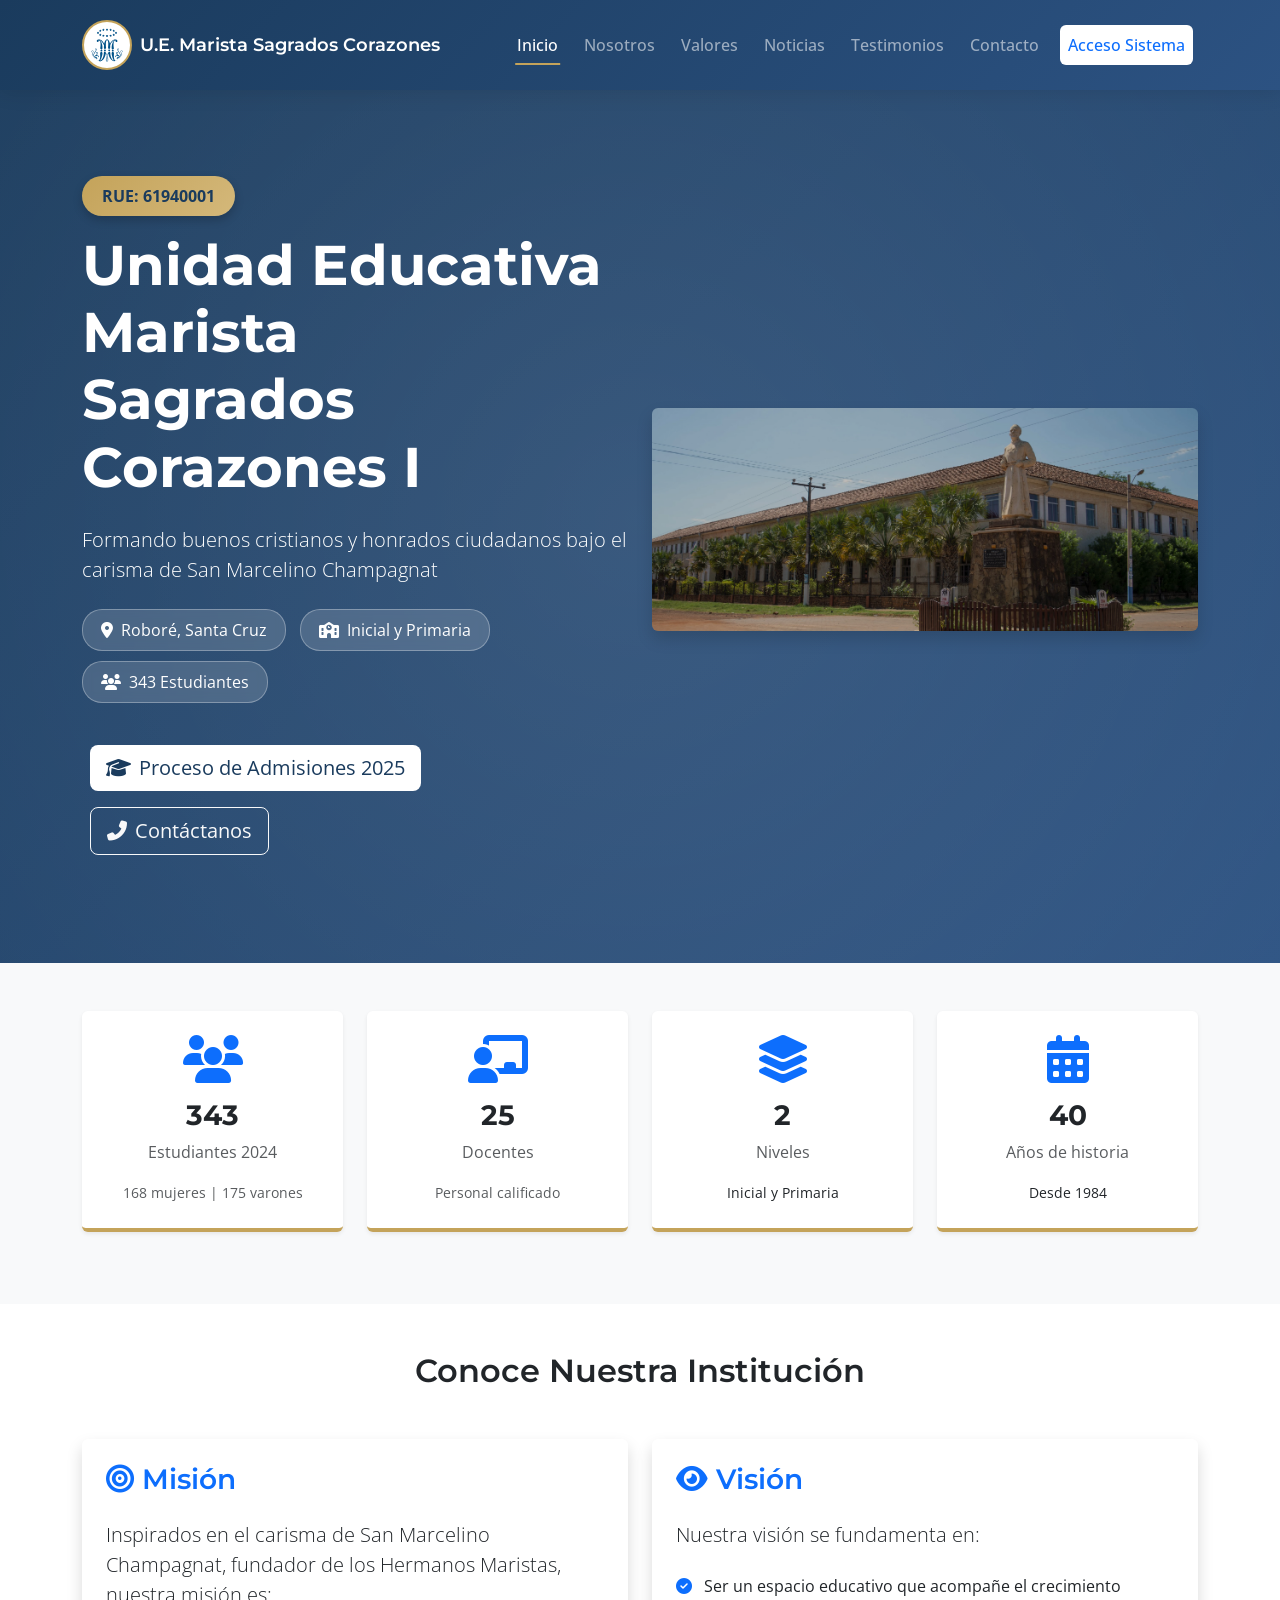
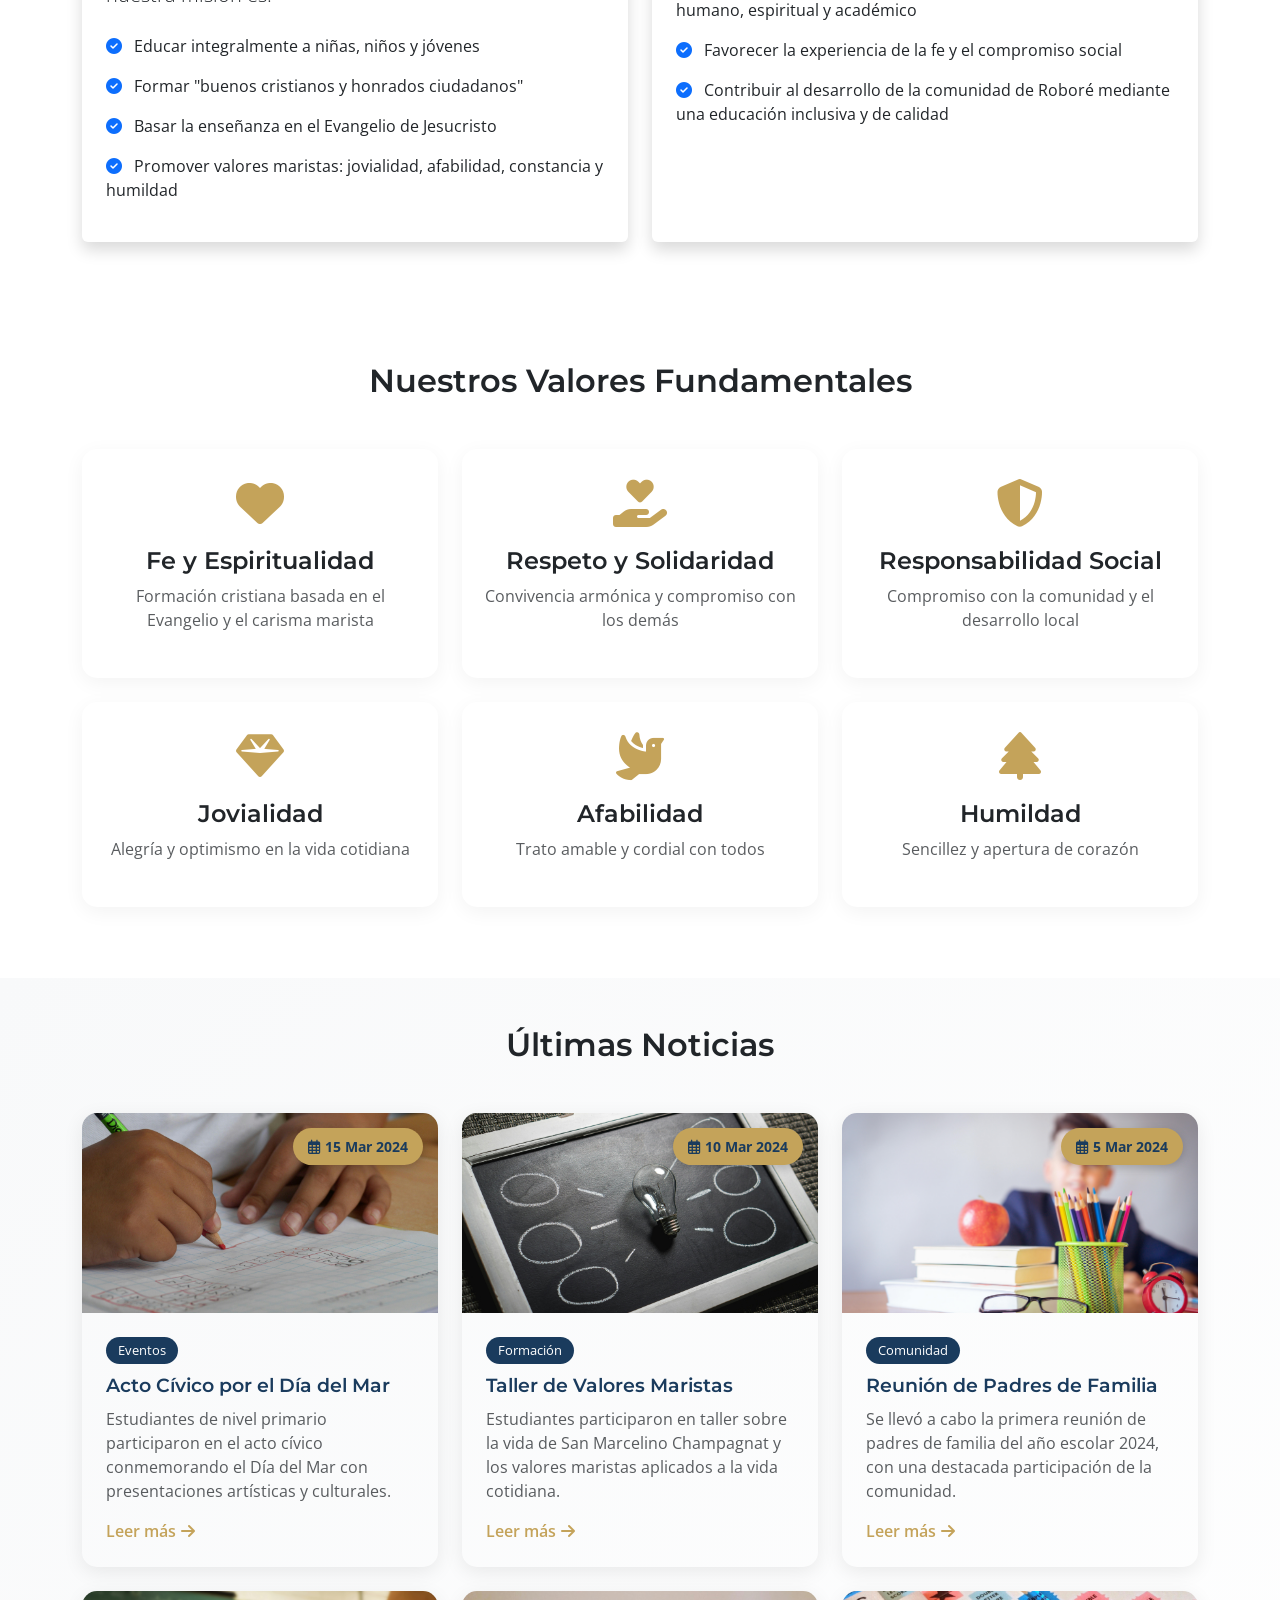
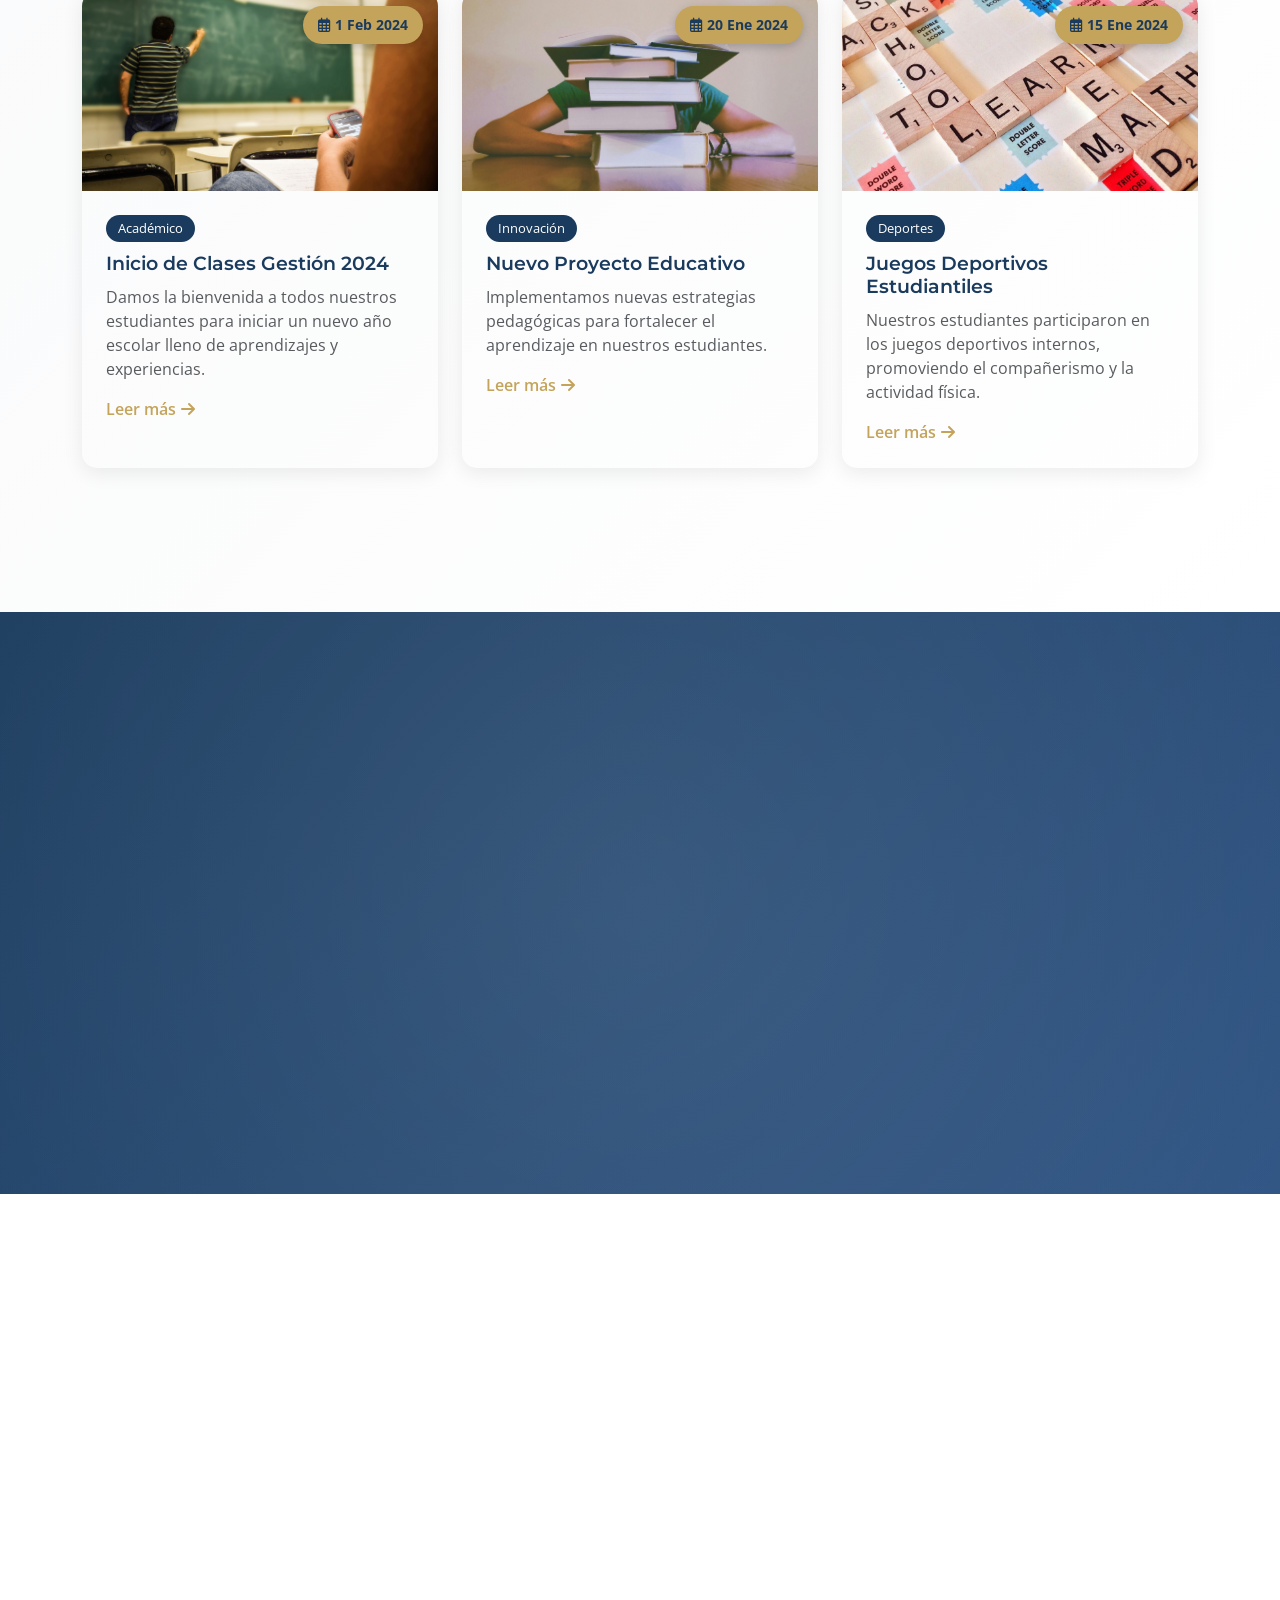
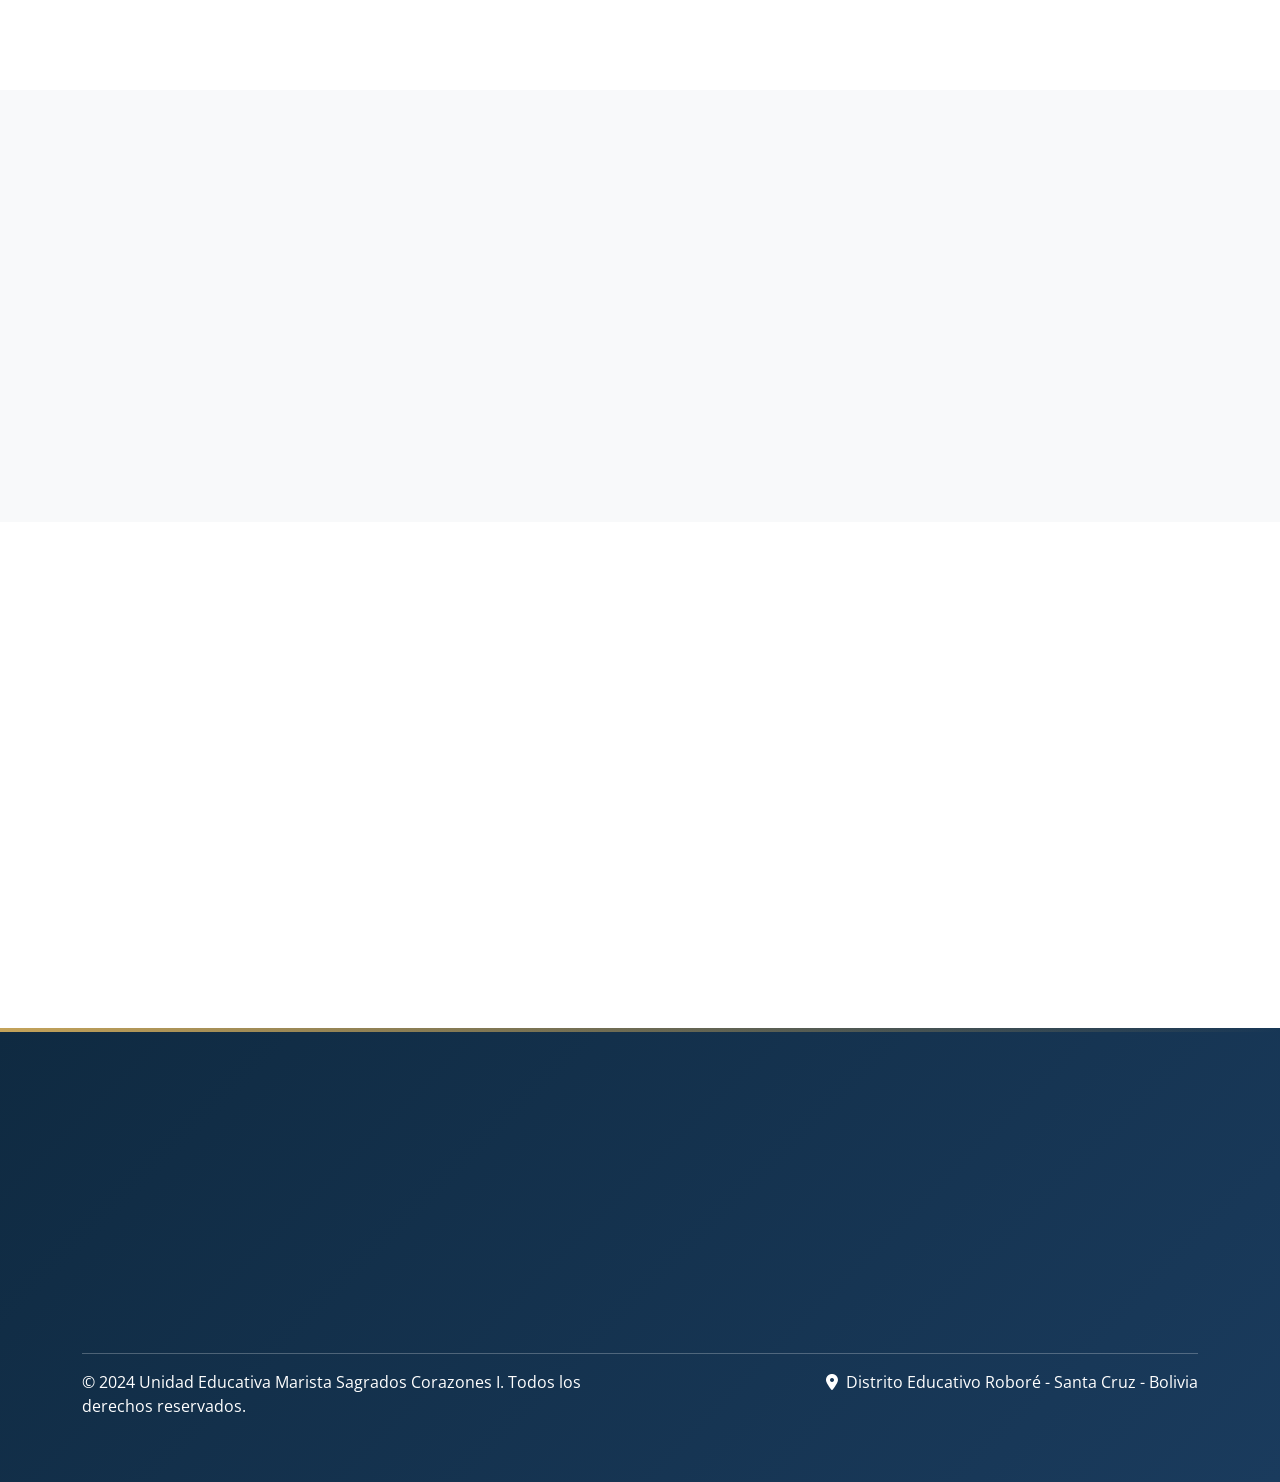
==== index.html @ 0506e2cd "feat: initial commit - Portal institucional "Estructura base de la web de la U.E. Marista. Incluye H" ====
<!DOCTYPE html>
<html lang="es">
<head>
    <meta charset="UTF-8">
    <meta name="viewport" content="width=device-width, initial-scale=1.0">
    <title>Unidad Educativa Marista Sagrados Corazones I - Roboré</title>
    
    <!-- Bootstrap 5 -->
    <link href="https://cdn.jsdelivr.net/npm/bootstrap@5.3.0/dist/css/bootstrap.min.css" rel="stylesheet">
    <!-- Font Awesome -->
    <link rel="stylesheet" href="https://cdnjs.cloudflare.com/ajax/libs/font-awesome/6.4.0/css/all.min.css">
    <!-- Google Fonts -->
    <link href="https://fonts.googleapis.com/css2?family=Montserrat:wght@400;600;700&family=Open+Sans:wght@400;600&display=swap" rel="stylesheet">
    <!-- AOS Animation Library -->
    <link href="https://unpkg.com/aos@2.3.1/dist/aos.css" rel="stylesheet">
    
    <!-- Estilos personalizados -->
    <link rel="stylesheet" href="Assets/css/styleHome_2.css">
    <link rel="shortcut icon" href="Assets/images/favicon.ico">


</head>
<body>
    <!-- Loading Animation -->
    <div class="loading" id="loading">
        <div class="loading-spinner"></div>
    </div>

    <!-- Back to Top Button -->
    <button class="back-to-top" id="backToTop">
        <i class="fas fa-arrow-up"></i>
    </button>

    <!-- Navbar Institucional -->
    <nav class="navbar navbar-expand-lg navbar-dark fixed-top" id="mainNav">
        <div class="container">
            <a class="navbar-brand" href="#inicio">
                <img src="/Assets/images/uploads/logoMarista.svg" alt="Logo Unidad Educativa Marista" height="50" >
                <span class="ms-2 d-none d-md-inline">U.E. Marista Sagrados Corazones</span>
            </a>
            <button class="navbar-toggler" type="button" data-bs-toggle="collapse" data-bs-target="#navbarNav">
                <span class="navbar-toggler-icon"></span>
            </button>
            <div class="collapse navbar-collapse" id="navbarNav">
                <ul class="navbar-nav ms-auto">
                    <li class="nav-item"><a class="nav-link" href="#inicio">Inicio</a></li>
                    <li class="nav-item"><a class="nav-link" href="#nosotros">Nosotros</a></li>
                    <li class="nav-item"><a class="nav-link" href="#valores">Valores</a></li>
                    <li class="nav-item"><a class="nav-link" href="#noticias">Noticias</a></li>
                    <li class="nav-item"><a class="nav-link" href="#testimonios">Testimonios</a></li>
                    <li class="nav-item"><a class="nav-link" href="#contacto">Contacto</a></li>
                    <li class="nav-item"><a class="nav-link btn btn-light text-primary ms-2" href="/login">Acceso Sistema</a></li>
                </ul>
            </div>
        </div>
    </nav>

    <!-- Hero Section -->
    <section class="hero-section" id="inicio">
        <div class="container">
            <div class="row align-items-center">
                <div class="col-lg-6" data-aos="fade-right" data-aos-duration="1000">
                    <span class="rue-badge mb-3">RUE: 61940001</span>
                    <h1 class="display-4 fw-bold text-white mb-4">Unidad Educativa Marista<br>Sagrados Corazones I</h1>
                    <p class="lead text-white mb-4">Formando buenos cristianos y honrados ciudadanos bajo el carisma de San Marcelino Champagnat</p>
                    <div class="mb-4">
                        <span class="info-badge"><i class="fas fa-map-marker-alt me-1"></i> Roboré, Santa Cruz</span>
                        <span class="info-badge"><i class="fas fa-school me-1"></i> Inicial y Primaria</span>
                        <span class="info-badge"><i class="fas fa-users me-1"></i> 343 Estudiantes</span>
                    </div>
                    <a href="#" class="btn btn-light btn-lg me-3 m-2"><i class="fas fa-graduation-cap me-2"></i>Proceso de Admisiones 2025</a>
                    <a href="#contacto" class="btn btn-outline-light btn-lg m-2"><i class="fas fa-phone-alt me-2"></i>Contáctanos</a>
                </div>
                <div class="col-lg-6" data-aos="fade-left" data-aos-duration="1000">
                    <div class="hero-image">
                        <img src="Assets/images/bannerPerfil.png" alt="Unidad Educativa Marista Roboré" class="img-fluid rounded shadow" onerror="this.src='https://via.placeholder.com/600x400/1a3b5d/ffffff?text=U.E.+Marista+Robor%C3%A9'">
                    </div>
                </div>
            </div>
        </div>
    </section>

    <!-- Estadísticas -->
    <section class="stats-section py-5 bg-light">
        <div class="container">
            <div class="row text-center">
                <div class="col-md-3 col-6 mb-4" data-aos="zoom-in" data-aos-delay="100">
                    <div class="stat-card p-4 rounded shadow-sm">
                        <i class="fas fa-users fa-3x text-primary mb-3"></i>
                        <h3 class="fw-bold counter">343</h3>
                        <p class="text-muted">Estudiantes 2024</p>
                        <small class="text-muted">168 mujeres | 175 varones</small>
                    </div>
                </div>
                <div class="col-md-3 col-6 mb-4" data-aos="zoom-in" data-aos-delay="200">
                    <div class="stat-card p-4 rounded shadow-sm">
                        <i class="fas fa-chalkboard-teacher fa-3x text-primary mb-3"></i>
                        <h3 class="fw-bold counter">25</h3>
                        <p class="text-muted">Docentes</p>
                        <small class="text-muted">Personal calificado</small>
                    </div>
                </div>
                <div class="col-md-3 col-6 mb-4" data-aos="zoom-in" data-aos-delay="300">
                    <div class="stat-card p-4 rounded shadow-sm">
                        <i class="fas fa-layer-group fa-3x text-primary mb-3"></i>
                        <h3 class="fw-bold counter">2</h3>
                        <p class="text-muted">Niveles</p>
                        <small>Inicial y Primaria</small>
                    </div>
                </div>
                <div class="col-md-3 col-6 mb-4" data-aos="zoom-in" data-aos-delay="400">
                    <div class="stat-card p-4 rounded shadow-sm">
                        <i class="fas fa-calendar-alt fa-3x text-primary mb-3"></i>
                        <h3 class="fw-bold counter">40</h3>
                        <p class="text-muted">Años de historia</p>
                        <small>Desde 1984</small>
                    </div>
                </div>
            </div>
        </div>
    </section>

    <!-- Misión y Visión -->
    <section id="nosotros" class="py-5">
        <div class="container">
            <h2 class="text-center mb-5" data-aos="fade-up">Conoce Nuestra Institución</h2>
            <div class="row">
                <div class="col-lg-6 mb-4" data-aos="fade-right">
                    <div class="p-4 bg-white rounded shadow h-100">
                        <h3 class="text-primary mb-4"><i class="fas fa-bullseye me-2"></i>Misión</h3>
                        <p class="lead mb-4">Inspirados en el carisma de San Marcelino Champagnat, fundador de los Hermanos Maristas, nuestra misión es:</p>
                        <ul class="list-unstyled">
                            <li class="mb-3"><i class="fas fa-check-circle text-primary me-2"></i> Educar integralmente a niñas, niños y jóvenes</li>
                            <li class="mb-3"><i class="fas fa-check-circle text-primary me-2"></i> Formar "buenos cristianos y honrados ciudadanos"</li>
                            <li class="mb-3"><i class="fas fa-check-circle text-primary me-2"></i> Basar la enseñanza en el Evangelio de Jesucristo</li>
                            <li class="mb-3"><i class="fas fa-check-circle text-primary me-2"></i> Promover valores maristas: jovialidad, afabilidad, constancia y humildad</li>
                        </ul>
                    </div>
                </div>
                <div class="col-lg-6 mb-4" data-aos="fade-left">
                    <div class="p-4 bg-white rounded shadow h-100">
                        <h3 class="text-primary mb-4"><i class="fas fa-eye me-2"></i>Visión</h3>
                        <p class="lead mb-4">Nuestra visión se fundamenta en:</p>
                        <ul class="list-unstyled">
                            <li class="mb-3"><i class="fas fa-check-circle text-primary me-2"></i> Ser un espacio educativo que acompañe el crecimiento humano, espiritual y académico</li>
                            <li class="mb-3"><i class="fas fa-check-circle text-primary me-2"></i> Favorecer la experiencia de la fe y el compromiso social</li>
                            <li class="mb-3"><i class="fas fa-check-circle text-primary me-2"></i> Contribuir al desarrollo de la comunidad de Roboré mediante una educación inclusiva y de calidad</li>
                        </ul>
                    </div>
                </div>
            </div>
        </div>
    </section>

    <!-- Valores Fundamentales -->
    <section id="valores" class="values-section py-5">
        <div class="container">
            <h2 class="text-center mb-5" data-aos="fade-up">Nuestros Valores Fundamentales</h2>
            <div class="row">
                <div class="col-md-4 mb-4" data-aos="flip-left" data-aos-delay="100">
                    <div class="value-card">
                        <i class="fas fa-heart"></i>
                        <h4>Fe y Espiritualidad</h4>
                        <p class="text-muted">Formación cristiana basada en el Evangelio y el carisma marista</p>
                    </div>
                </div>
                <div class="col-md-4 mb-4" data-aos="flip-left" data-aos-delay="200">
                    <div class="value-card">
                        <i class="fas fa-hand-holding-heart"></i>
                        <h4>Respeto y Solidaridad</h4>
                        <p class="text-muted">Convivencia armónica y compromiso con los demás</p>
                    </div>
                </div>
                <div class="col-md-4 mb-4" data-aos="flip-left" data-aos-delay="300">
                    <div class="value-card">
                        <i class="fas fa-shield-alt"></i>
                        <h4>Responsabilidad Social</h4>
                        <p class="text-muted">Compromiso con la comunidad y el desarrollo local</p>
                    </div>
                </div>
                <div class="col-md-4 mb-4" data-aos="flip-left" data-aos-delay="400">
                    <div class="value-card">
                        <i class="fas fa-gem"></i>
                        <h4>Jovialidad</h4>
                        <p class="text-muted">Alegría y optimismo en la vida cotidiana</p>
                    </div>
                </div>
                <div class="col-md-4 mb-4" data-aos="flip-left" data-aos-delay="500">
                    <div class="value-card">
                        <i class="fas fa-dove"></i>
                        <h4>Afabilidad</h4>
                        <p class="text-muted">Trato amable y cordial con todos</p>
                    </div>
                </div>
                <div class="col-md-4 mb-4" data-aos="flip-left" data-aos-delay="600">
                    <div class="value-card">
                        <i class="fas fa-tree"></i>
                        <h4>Humildad</h4>
                        <p class="text-muted">Sencillez y apertura de corazón</p>
                    </div>
                </div>
            </div>
        </div>
    </section>

    <!-- Últimas Noticias -->
    <section id="noticias" class="news-section py-5">
        <div class="container">
            <h2 class="text-center mb-5" data-aos="fade-up">Últimas Noticias</h2>
            <div class="row">
                <div class="col-lg-4 col-md-6 mb-4" data-aos="fade-up" data-aos-delay="100">
                    <div class="news-card">
                        <div class="news-image">
                            <img src="/Assets/images/notice/nt_1.jpg" alt="Acto Cívico">
                            <span class="news-date"><i class="far fa-calendar-alt me-1"></i>15 Mar 2024</span>
                        </div>
                        <div class="p-4">
                            <span class="news-category">Eventos</span>
                            <h3 class="news-title">Acto Cívico por el Día del Mar</h3>
                            <p class="text-muted mb-3">Estudiantes de nivel primario participaron en el acto cívico conmemorando el Día del Mar con presentaciones artísticas y culturales.</p>
                            <a href="#" class="read-more">Leer más <i class="fas fa-arrow-right"></i></a>
                        </div>
                    </div>
                </div>
                <div class="col-lg-4 col-md-6 mb-4" data-aos="fade-up" data-aos-delay="200">
                    <div class="news-card">
                        <div class="news-image">
                            <img src="/Assets/images/notice/nt_2.jpg" alt="Taller de Valores">
                            <span class="news-date"><i class="far fa-calendar-alt me-1"></i>10 Mar 2024</span>
                        </div>
                        <div class="p-4">
                            <span class="news-category">Formación</span>
                            <h3 class="news-title">Taller de Valores Maristas</h3>
                            <p class="text-muted mb-3">Estudiantes participaron en taller sobre la vida de San Marcelino Champagnat y los valores maristas aplicados a la vida cotidiana.</p>
                            <a href="#" class="read-more">Leer más <i class="fas fa-arrow-right"></i></a>
                        </div>
                    </div>
                </div>
                <div class="col-lg-4 col-md-6 mb-4" data-aos="fade-up" data-aos-delay="300">
                    <div class="news-card">
                        <div class="news-image">
                            <img src="/Assets/images/notice/nt_3.jpg" alt="Reunión de Padres">
                            <span class="news-date"><i class="far fa-calendar-alt me-1"></i>5 Mar 2024</span>
                        </div>
                        <div class="p-4">
                            <span class="news-category">Comunidad</span>
                            <h3 class="news-title">Reunión de Padres de Familia</h3>
                            <p class="text-muted mb-3">Se llevó a cabo la primera reunión de padres de familia del año escolar 2024, con una destacada participación de la comunidad.</p>
                            <a href="#" class="read-more">Leer más <i class="fas fa-arrow-right"></i></a>
                        </div>
                    </div>
                </div>
                <div class="col-lg-4 col-md-6 mb-4" data-aos="fade-up" data-aos-delay="400">
                    <div class="news-card">
                        <div class="news-image">
                            <img src="/Assets/images/notice/nt_4.jpg" alt="Inicio de Clases">
                            <span class="news-date"><i class="far fa-calendar-alt me-1"></i>1 Feb 2024</span>
                        </div>
                        <div class="p-4">
                            <span class="news-category">Académico</span>
                            <h3 class="news-title">Inicio de Clases Gestión 2024</h3>
                            <p class="text-muted mb-3">Damos la bienvenida a todos nuestros estudiantes para iniciar un nuevo año escolar lleno de aprendizajes y experiencias.</p>
                            <a href="#" class="read-more">Leer más <i class="fas fa-arrow-right"></i></a>
                        </div>
                    </div>
                </div>
                <div class="col-lg-4 col-md-6 mb-4" data-aos="fade-up" data-aos-delay="500">
                    <div class="news-card">
                        <div class="news-image">
                            <img src="/Assets/images/notice/nt_5.jpg" alt="Proyecto Educativo">
                            <span class="news-date"><i class="far fa-calendar-alt me-1"></i>20 Ene 2024</span>
                        </div>
                        <div class="p-4">
                            <span class="news-category">Innovación</span>
                            <h3 class="news-title">Nuevo Proyecto Educativo</h3>
                            <p class="text-muted mb-3">Implementamos nuevas estrategias pedagógicas para fortalecer el aprendizaje en nuestros estudiantes.</p>
                            <a href="#" class="read-more">Leer más <i class="fas fa-arrow-right"></i></a>
                        </div>
                    </div>
                </div>
                <div class="col-lg-4 col-md-6 mb-4" data-aos="fade-up" data-aos-delay="600">
                    <div class="news-card">
                        <div class="news-image">
                            <img src="/Assets/images/notice/nt_6.jpg" alt="Actividades Deportivas">
                            <span class="news-date"><i class="far fa-calendar-alt me-1"></i>15 Ene 2024</span>
                        </div>
                        <div class="p-4">
                            <span class="news-category">Deportes</span>
                            <h3 class="news-title">Juegos Deportivos Estudiantiles</h3>
                            <p class="text-muted mb-3">Nuestros estudiantes participaron en los juegos deportivos internos, promoviendo el compañerismo y la actividad física.</p>
                            <a href="#" class="read-more">Leer más <i class="fas fa-arrow-right"></i></a>
                        </div>
                    </div>
                </div>
            </div>
            <div class="text-center mt-4" data-aos="fade-up">
                <a href="#" class="btn btn-primary btn-lg"><i class="fas fa-newspaper me-2"></i>Ver todas las noticias</a>
            </div>
        </div>
    </section>

    <!-- Testimonios -->
    <section id="testimonios" class="testimonials-section py-5">
        <div class="container">
            <h2 class="text-center text-white mb-5" data-aos="fade-up">Lo que dicen nuestros padres de familia</h2>
            <div class="row">
                <div class="col-md-4 mb-4" data-aos="fade-right" data-aos-delay="100">
                    <div class="testimonial-card">
                        <img src="/Assets/images/testimonio/tes_1.jpg" alt="Padre de familia" class="testimonial-image">
                        <p class="testimonial-text">Estoy muy agradecida con la formación que reciben mis hijos en esta institución. Los valores maristas se reflejan en su comportamiento diario.</p>
                        <h5 class="testimonial-author">María Fernández</h5>
                        <p class="testimonial-role">Madre de familia</p>
                    </div>
                </div>
                <div class="col-md-4 mb-4" data-aos="fade-up" data-aos-delay="200">
                    <div class="testimonial-card">
                        <img src="/Assets/images/testimonio/tes_2.jpg" alt="Padre de familia" class="testimonial-image">
                        <p class="testimonial-text">Excelente nivel académico y sobre todo la calidez humana de los docentes. Mi hija ama venir al colegio cada día.</p>
                        <h5 class="testimonial-author">Juan Carlos Gutiérrez</h5>
                        <p class="testimonial-role">Padre de familia</p>
                    </div>
                </div>
                <div class="col-md-4 mb-4" data-aos="fade-left" data-aos-delay="300">
                    <div class="testimonial-card">
                        <img src="/Assets/images/testimonio/tes_3.jpg" alt="Padre de familia" class="testimonial-image">
                        <p class="testimonial-text">La educación basada en valores y el acompañamiento espiritual han sido fundamentales en el desarrollo de mis hijos.</p>
                        <h5 class="testimonial-author">Rosa Méndez</h5>
                        <p class="testimonial-role">Madre de familia</p>
                    </div>
                </div>
            </div>
        </div>
    </section>

    <!-- Niveles Educativos -->
    <section class="courses-section py-5">
        <div class="container">
            <h2 class="text-center mb-5" data-aos="fade-up">Niveles Educativos</h2>
            <div class="row">
                <div class="col-md-6 mb-4" data-aos="fade-right">
                    <div class="card course-card h-100 shadow">
                        <div class="card-header bg-primary text-white text-center">
                            <h4 class="mb-0"><i class="fas fa-child me-2"></i>Nivel Inicial</h4>
                        </div>
                        <div class="card-body">
                            <p><strong><i class="fas fa-clock me-2"></i>Turno:</strong> Mañana</p>
                            <p><strong><i class="fas fa-birthday-cake me-2"></i>Edades:</strong> 4-5 años</p>
                            <p><strong><i class="fas fa-school me-2"></i>Cursos:</strong> Pre-kínder y Kínder</p>
                            <div class="progress mb-3">
                                <div class="progress-bar" style="width: 75%">Cupo: 75%</div>
                            </div>
                            <p class="text-muted">Formación inicial en valores y desarrollo psicomotriz</p>
                        </div>
                    </div>
                </div>
                <div class="col-md-6 mb-4" data-aos="fade-left">
                    <div class="card course-card h-100 shadow">
                        <div class="card-header bg-primary text-white text-center">
                            <h4 class="mb-0"><i class="fas fa-user-graduate me-2"></i>Nivel Primario</h4>
                        </div>
                        <div class="card-body">
                            <p><strong><i class="fas fa-clock me-2"></i>Turno:</strong> Mañana</p>
                            <p><strong><i class="fas fa-book me-2"></i>Cursos:</strong> 1ro a 6to de Primaria</p>
                            <p><strong><i class="fas fa-star me-2"></i>Énfasis:</strong> Formación integral académica y en valores</p>
                            <div class="progress mb-3">
                                <div class="progress-bar" style="width: 90%">Cupo: 90%</div>
                            </div>
                            <p class="text-muted">Educación de calidad con enfoque marista</p>
                        </div>
                    </div>
                </div>
            </div>
        </div>
    </section>

    <!-- Información Institucional -->
    <section class="bg-light py-5">
        <div class="container">
            <div class="row">
                <div class="col-lg-6 mb-4" data-aos="fade-right">
                    <div class="bg-white p-4 rounded shadow h-100">
                        <h3 class="text-primary mb-4"><i class="fas fa-university me-2"></i>Datos Institucionales</h3>
                        <ul class="list-unstyled">
                            <li class="mb-3"><strong><i class="fas fa-tag me-2"></i>Tipo:</strong> Unidad Educativa Fiscal</li>
                            <li class="mb-3"><strong><i class="fas fa-qrcode me-2"></i>Código RUE:</strong> 61940001</li>
                            <li class="mb-3"><strong><i class="fas fa-building me-2"></i>Dependencia:</strong> Fiscal</li>
                            <li class="mb-3"><strong><i class="fas fa-map-pin me-2"></i>Ubicación:</strong> Área rural, Distrito Educativo Roboré</li>
                            <li class="mb-3"><strong><i class="fas fa-layers me-2"></i>Niveles:</strong> Inicial y Primaria</li>
                        </ul>
                    </div>
                </div>
                <div class="col-lg-6 mb-4" data-aos="fade-left">
                    <div class="bg-white p-4 rounded shadow h-100">
                        <h3 class="text-primary mb-4"><i class="fas fa-chart-line me-2"></i>Matrícula 2024</h3>
                        <div class="d-flex justify-content-around text-center mb-4">
                            <div>
                                <h4 class="text-primary">168</h4>
                                <p>Mujeres</p>
                            </div>
                            <div>
                                <h4 class="text-primary">175</h4>
                                <p>Varones</p>
                            </div>
                            <div>
                                <h4 class="text-primary">343</h4>
                                <p>Total</p>
                            </div>
                        </div>
                        <div class="progress mb-3" style="height: 25px;">
                            <div class="progress-bar bg-primary" style="width: 49%">Mujeres 49%</div>
                            <div class="progress-bar bg-secondary" style="width: 51%">Varones 51%</div>
                        </div>
                        <p class="text-muted mt-3"><i class="fas fa-info-circle me-2"></i>Distribución equitativa que refleja nuestro compromiso con la educación inclusiva.</p>
                    </div>
                </div>
            </div>
        </div>
    </section>

    <!-- Contacto -->
    <section id="contacto" class="py-5">
        <div class="container">
            <h2 class="text-center mb-5" data-aos="fade-up">Información de Contacto</h2>
            <div class="row">
                <div class="col-md-4 mb-4" data-aos="flip-up" data-aos-delay="100">
                    <div class="contact-info text-center">
                        <i class="fas fa-map-marker-alt"></i>
                        <h5>Dirección</h5>
                        <p>Calle España Nro. 51<br>Roboré, Provincia Chiquitos<br>Santa Cruz - Bolivia</p>
                        <a href="https://maps.google.com" target="_blank" class="btn btn-outline-primary btn-sm">Ver en mapa <i class="fas fa-external-link-alt ms-1"></i></a>
                    </div>
                </div>
                <div class="col-md-4 mb-4" data-aos="flip-up" data-aos-delay="200">
                    <div class="contact-info text-center">
                        <i class="fas fa-phone"></i>
                        <h5>Teléfonos</h5>
                        <p class="mb-1">39742039</p>
                        <p>74939940</p>
                        <a href="tel:39742039" class="btn btn-outline-primary btn-sm">Llamar ahora <i class="fas fa-phone-alt ms-1"></i></a>
                    </div>
                </div>
                <div class="col-md-4 mb-4" data-aos="flip-up" data-aos-delay="300">
                    <div class="contact-info text-center">
                        <i class="fas fa-clock"></i>
                        <h5>Horario de Atención</h5>
                        <p>Lunes a Viernes<br>7:30 - 12:30</p>
                        <a href="#" class="btn btn-outline-primary btn-sm">Agendar visita <i class="fas fa-calendar-check ms-1"></i></a>
                    </div>
                </div>
            </div>
        </div>
    </section>

    <!-- Footer -->
    <footer class="bg-dark text-white py-5">
        <div class="container">
            <div class="row">
                <div class="col-lg-4 mb-4" data-aos="fade-right">
                    <h4>Unidad Educativa Marista<br>Sagrados Corazones I</h4>
                    <p>Educación de excelencia basada en valores maristas, formando buenos cristianos y honrados ciudadanos desde 1984</p>
                    <p class="mt-3"><strong><i class="fas fa-qrcode me-2"></i>Código RUE:</strong> 61940001</p>
                    <div class="social-icons mt-3">
                        <a href="#" class="text-white me-3"><i class="fab fa-facebook fa-2x"></i></a>
                        <a href="#" class="text-white me-3"><i class="fab fa-twitter fa-2x"></i></a>
                        <a href="#" class="text-white"><i class="fab fa-instagram fa-2x"></i></a>
                    </div>
                </div>
                <div class="col-lg-4 mb-4" data-aos="fade-up">
                    <h4>Contacto</h4>
                    <p><i class="fas fa-map-marker-alt me-2"></i> Calle España Nro. 51, Roboré, Santa Cruz</p>
                    <p><i class="fas fa-phone me-2"></i> 39742039 / 74939940</p>
                    <p><i class="fas fa-envelope me-2"></i> info@maristarobore.bo</p>
                    <p><i class="fas fa-clock me-2"></i> Lunes a Viernes, 7:30 - 12:30</p>
                </div>
                <div class="col-lg-4 mb-4" data-aos="fade-left">
                    <h4>Enlaces Rápidos</h4>
                    <ul class="list-unstyled">
                        <li class="mb-2"><a href="#inicio" class="text-white text-decoration-none"><i class="fas fa-chevron-right me-2"></i>Inicio</a></li>
                        <li class="mb-2"><a href="#nosotros" class="text-white text-decoration-none"><i class="fas fa-chevron-right me-2"></i>Nosotros</a></li>
                        <li class="mb-2"><a href="#valores" class="text-white text-decoration-none"><i class="fas fa-chevron-right me-2"></i>Valores</a></li>
                        <li class="mb-2"><a href="#noticias" class="text-white text-decoration-none"><i class="fas fa-chevron-right me-2"></i>Noticias</a></li>
                        <li class="mb-2"><a href="#contacto" class="text-white text-decoration-none"><i class="fas fa-chevron-right me-2"></i>Contacto</a></li>
                        <li class="mb-2"><a href="/login" class="text-white text-decoration-none"><i class="fas fa-chevron-right me-2"></i>Acceso al Sistema</a></li>
                    </ul>
                </div>
            </div>
            <hr class="bg-white opacity-25">
            <div class="row">
                <div class="col-md-6">
                    <p>&copy; 2024 Unidad Educativa Marista Sagrados Corazones I. Todos los derechos reservados.</p>
                </div>
                <div class="col-md-6 text-md-end">
                    <p><i class="fas fa-map-marker-alt me-2"></i>Distrito Educativo Roboré - Santa Cruz - Bolivia</p>
                </div>
            </div>
        </div>
    </footer>

    <!-- Scripts -->
    <script src="https://cdn.jsdelivr.net/npm/bootstrap@5.3.0/dist/js/bootstrap.bundle.min.js"></script>
    <script src="https://unpkg.com/aos@2.3.1/dist/aos.js"></script>
    <script src="Assets/js/home_2.js"></script>

</body>
</html>
---- Assets/css/styleHome_2.css ----
:root {
    --marista-blue: #1a3b5d;
    --marista-light: #f8f9fa;
    --marista-gold: #c4a35a;
    --marista-gold-light: #d4b87a;
    --marista-blue-light: #2c5282;
    --transition-speed: 0.3s;
}

* {
    margin: 0;
    padding: 0;
    box-sizing: border-box;
}

body {
    font-family: 'Open Sans', sans-serif;
    padding-top: 76px;
    overflow-x: hidden;
}

h1, h2, h3, h4, h5 {
    font-family: 'Montserrat', sans-serif;
    font-weight: 600;
}

/* Navbar Styles */
.navbar {
    background: linear-gradient(135deg, var(--marista-blue) 0%, var(--marista-blue-light) 100%);
    box-shadow: 0 2px 20px rgba(0,0,0,0.1);
    transition: all var(--transition-speed) ease;
    padding: 15px 0;
}

.navbar.scrolled {
    padding: 10px 0;
    background: linear-gradient(135deg, var(--marista-blue) 95%, var(--marista-gold) 100%);
}

.navbar-brand {
    display: flex;
    align-items: center;
    transition: transform var(--transition-speed) ease;
}

.navbar-brand:hover {
    transform: scale(1.05);
}

.navbar-brand img {
    border-radius: 50%;
    border: 2px solid var(--marista-gold);
    transition: all var(--transition-speed) ease;
    padding: 5px;
    background-color: white;
}

.navbar-brand:hover img {
    border-color: white;
    transform: rotate(360deg);
}

.navbar-brand span {
    font-family: 'Montserrat', sans-serif;
    font-weight: 600;
    font-size: 1.1rem;
}

@media (max-width: 768px) {
    .navbar-brand span {
        font-size: 0.9rem;
    }
}

.nav-link {
    position: relative;
    margin: 0 5px;
    font-weight: 500;
    transition: color var(--transition-speed) ease;
}

.nav-link::after {
    content: '';
    position: absolute;
    bottom: 0;
    left: 50%;
    transform: translateX(-50%);
    width: 0;
    height: 2px;
    background: var(--marista-gold);
    transition: width var(--transition-speed) ease;
}

.nav-link:hover::after,
.nav-link.active::after {
    width: 80%;
}

.btn-light {
    background: white;
    color: var(--marista-blue);
    border: none;
    transition: all var(--transition-speed) ease;
}

.btn-light:hover {
    background: var(--marista-gold);
    color: var(--marista-blue);
    transform: translateY(-2px);
    box-shadow: 0 5px 15px rgba(0,0,0,0.2);
}

/* Hero Section */
.hero-section {
    background: linear-gradient(135deg, var(--marista-blue) 0%, var(--marista-blue-light) 100%);
    padding: 100px 0;
    color: white;
    position: relative;
    overflow: hidden;
}

.hero-section::before {
    content: '';
    position: absolute;
    top: -50%;
    right: -50%;
    width: 200%;
    height: 200%;
    background: radial-gradient(circle, rgba(255,255,255,0.1) 0%, transparent 70%);
    animation: rotate 20s linear infinite;
}

@keyframes rotate {
    from { transform: rotate(0deg); }
    to { transform: rotate(360deg); }
}

.hero-section .container {
    position: relative;
    z-index: 1;
}

.rue-badge {
    background: linear-gradient(135deg, var(--marista-gold), var(--marista-gold-light));
    color: var(--marista-blue);
    font-weight: bold;
    padding: 8px 20px;
    border-radius: 30px;
    display: inline-block;
    box-shadow: 0 4px 10px rgba(0,0,0,0.2);
    animation: pulse 2s infinite;
}

@keyframes pulse {
    0% { transform: scale(1); }
    50% { transform: scale(1.05); }
    100% { transform: scale(1); }
}

.info-badge {
    background-color: rgba(255,255,255,0.15);
    backdrop-filter: blur(5px);
    border-radius: 20px;
    padding: 8px 18px;
    margin-right: 10px;
    margin-bottom: 10px;
    display: inline-block;
    border: 1px solid rgba(255,255,255,0.3);
    transition: all var(--transition-speed) ease;
}

.info-badge:hover {
    background-color: rgba(255,255,255,0.25);
    transform: translateY(-2px);
}

.hero-image {
    position: relative;
    animation: float 6s ease-in-out infinite;
}

@keyframes float {
    0%, 100% { transform: translateY(0); }
    50% { transform: translateY(-20px); }
}

/* Stats Section */
.stat-card {
    background: white;
    transition: all var(--transition-speed) cubic-bezier(0.4, 0, 0.2, 1);
    border-bottom: 4px solid var(--marista-gold);
    cursor: pointer;
    position: relative;
    overflow: hidden;
}

.stat-card::before {
    content: '';
    position: absolute;
    top: 0;
    left: -100%;
    width: 100%;
    height: 100%;
    background: linear-gradient(90deg, transparent, rgba(255,255,255,0.2), transparent);
    transition: left 0.5s ease;
}

.stat-card:hover {
    transform: translateY(-10px) scale(1.02);
    box-shadow: 0 15px 30px rgba(0,0,0,0.15);
}

.stat-card:hover::before {
    left: 100%;
}

.stat-card i {
    transition: transform var(--transition-speed) ease;
}

.stat-card:hover i {
    transform: scale(1.2) rotate(360deg);
}

/* Value Cards */
.value-card {
    text-align: center;
    padding: 30px 20px;
    background: white;
    border-radius: 15px;
    box-shadow: 0 5px 20px rgba(0,0,0,0.05);
    height: 100%;
    transition: all var(--transition-speed) cubic-bezier(0.4, 0, 0.2, 1);
    position: relative;
    overflow: hidden;
    cursor: pointer;
}

.value-card::before {
    content: '';
    position: absolute;
    top: 0;
    left: 0;
    width: 100%;
    height: 100%;
    background: linear-gradient(135deg, var(--marista-blue), transparent);
    opacity: 0;
    transition: opacity var(--transition-speed) ease;
    z-index: 1;
}

.value-card:hover {
    transform: translateY(-10px);
    box-shadow: 0 20px 40px rgba(26, 59, 93, 0.2);
}

.value-card:hover::before {
    opacity: 0.05;
}

.value-card i {
    color: var(--marista-gold);
    font-size: 3rem;
    margin-bottom: 20px;
    transition: all var(--transition-speed) ease;
    position: relative;
    z-index: 2;
}

.value-card:hover i {
    transform: scale(1.2);
    color: var(--marista-blue);
}

.value-card h4,
.value-card p {
    position: relative;
    z-index: 2;
}

/* News Section */
.news-section {
    background: linear-gradient(135deg, var(--marista-light) 0%, #ffffff 100%);
}

.news-card {
    border: none;
    border-radius: 15px;
    overflow: hidden;
    box-shadow: 0 5px 20px rgba(0,0,0,0.08);
    transition: all var(--transition-speed) cubic-bezier(0.4, 0, 0.2, 1);
    height: 100%;
}

.news-card:hover {
    transform: translateY(-10px);
    box-shadow: 0 20px 40px rgba(0,0,0,0.15);
}

.news-image {
    position: relative;
    overflow: hidden;
    height: 200px;
}

.news-image img {
    width: 100%;
    height: 100%;
    object-fit: cover;
    transition: transform 0.5s ease;
}

.news-card:hover .news-image img {
    transform: scale(1.1);
}

.news-date {
    position: absolute;
    top: 15px;
    right: 15px;
    background: var(--marista-gold);
    color: var(--marista-blue);
    padding: 8px 15px;
    border-radius: 25px;
    font-weight: bold;
    font-size: 0.9rem;
    z-index: 2;
    box-shadow: 0 3px 10px rgba(0,0,0,0.2);
}

.news-category {
    display: inline-block;
    background: var(--marista-blue);
    color: white;
    padding: 4px 12px;
    border-radius: 20px;
    font-size: 0.8rem;
    margin-bottom: 10px;
}

.news-title {
    font-size: 1.2rem;
    font-weight: 600;
    margin-bottom: 10px;
    color: var(--marista-blue);
}

.read-more {
    color: var(--marista-gold);
    text-decoration: none;
    font-weight: 600;
    display: inline-flex;
    align-items: center;
    gap: 5px;
    transition: gap var(--transition-speed) ease;
}

.read-more:hover {
    gap: 10px;
    color: var(--marista-blue);
}

/* Testimonials Section */
.testimonials-section {
    background: linear-gradient(135deg, var(--marista-blue) 0%, var(--marista-blue-light) 100%);
    color: white;
    position: relative;
    overflow: hidden;
}

.testimonials-section::before {
    content: '';
    position: absolute;
    top: -50%;
    right: -50%;
    width: 200%;
    height: 200%;
    background: radial-gradient(circle, rgba(255,255,255,0.1) 0%, transparent 70%);
    animation: rotate 30s linear infinite;
}

.testimonial-slider {
    position: relative;
    z-index: 1;
}

.testimonial-card {
    background: rgba(255,255,255,0.95);
    border-radius: 20px;
    padding: 30px;
    margin: 20px 0;
    box-shadow: 0 15px 30px rgba(0,0,0,0.2);
    transition: all var(--transition-speed) ease;
    color: #333;
}

.testimonial-card:hover {
    transform: translateY(-5px);
    box-shadow: 0 20px 40px rgba(0,0,0,0.3);
}

.testimonial-image {
    width: 80px;
    height: 80px;
    border-radius: 50%;
    object-fit: cover;
    border: 3px solid var(--marista-gold);
    margin-bottom: 15px;
}

.testimonial-text {
    font-style: italic;
    margin-bottom: 15px;
    position: relative;
    padding-left: 20px;
}

.testimonial-text::before {
    content: '"';
    font-size: 4rem;
    color: var(--marista-gold);
    position: absolute;
    left: -10px;
    top: -20px;
    opacity: 0.5;
}

.testimonial-author {
    font-weight: 600;
    color: var(--marista-blue);
}

.testimonial-role {
    color: var(--marista-gold);
    font-size: 0.9rem;
}

/* Course Cards */
.course-card {
    border: none;
    border-radius: 15px;
    overflow: hidden;
    transition: all var(--transition-speed) ease;
}

.course-card:hover {
    transform: translateY(-10px);
    box-shadow: 0 20px 40px rgba(0,0,0,0.15);
}

.course-card .card-header {
    background: linear-gradient(135deg, var(--marista-blue), var(--marista-blue-light));
    border-bottom: 3px solid var(--marista-gold);
    padding: 20px;
}

.progress {
    height: 10px;
    border-radius: 5px;
    background-color: #e9ecef;
}

.progress-bar {
    background: linear-gradient(90deg, var(--marista-gold), var(--marista-gold-light));
    transition: width 1s ease;
}

/* Contact Section */
.contact-info {
    padding: 30px;
    background: white;
    border-radius: 15px;
    box-shadow: 0 5px 20px rgba(0,0,0,0.08);
    height: 100%;
    transition: all var(--transition-speed) ease;
}

.contact-info:hover {
    transform: translateY(-5px);
    box-shadow: 0 15px 30px rgba(0,0,0,0.15);
}

.contact-info i {
    font-size: 2.5rem;
    color: var(--marista-gold);
    margin-bottom: 15px;
    transition: transform var(--transition-speed) ease;
}

.contact-info:hover i {
    transform: scale(1.2);
}

/* Footer */
footer {
    background: linear-gradient(135deg, #0f2a41 0%, #1a3b5d 100%);
    position: relative;
    overflow: hidden;
}

footer::before {
    content: '';
    position: absolute;
    top: 0;
    left: 0;
    right: 0;
    height: 4px;
    background: linear-gradient(90deg, var(--marista-gold), transparent);
}

.social-icons a {
    display: inline-block;
    transition: all var(--transition-speed) ease;
}

.social-icons a:hover {
    transform: translateY(-5px) scale(1.1);
    color: var(--marista-gold) !important;
}

/* Back to Top Button */
.back-to-top {
    position: fixed;
    bottom: 30px;
    right: 30px;
    width: 50px;
    height: 50px;
    background: var(--marista-gold);
    color: var(--marista-blue);
    border-radius: 50%;
    display: flex;
    align-items: center;
    justify-content: center;
    font-size: 1.5rem;
    cursor: pointer;
    opacity: 0;
    visibility: hidden;
    transition: all var(--transition-speed) ease;
    z-index: 1000;
    box-shadow: 0 5px 20px rgba(0,0,0,0.3);
    border: none;
}

.back-to-top.show {
    opacity: 1;
    visibility: visible;
}

.back-to-top:hover {
    background: white;
    transform: translateY(-5px);
}

/* Loading Animation */
.loading {
    position: fixed;
    top: 0;
    left: 0;
    width: 100%;
    height: 100%;
    background: var(--marista-blue);
    display: flex;
    align-items: center;
    justify-content: center;
    z-index: 9999;
    transition: opacity 0.5s ease;
}

.loading.fade-out {
    opacity: 0;
    pointer-events: none;
}

.loading-spinner {
    width: 50px;
    height: 50px;
    border: 3px solid transparent;
    border-top-color: var(--marista-gold);
    border-radius: 50%;
    animation: spin 1s linear infinite;
}

@keyframes spin {
    to { transform: rotate(360deg); }
}

/* Responsive Adjustments */
@media (max-width: 768px) {
    .hero-section {
        padding: 60px 0;
        text-align: center;
    }
    
    .hero-section .display-4 {
        font-size: 2rem;
    }
    
    .hero-image {
        margin-top: 40px;
    }
    
    .stat-card {
        margin-bottom: 20px;
    }
    
    .value-card {
        margin-bottom: 20px;
    }
    
    .news-card {
        margin-bottom: 20px;
    }
    
    .testimonial-card {
        margin: 10px 0;
    }
    
    .contact-info {
        margin-bottom: 20px;
    }
    
    footer {
        text-align: center;
    }
    
    .social-icons {
        justify-content: center;
    }
}

@media (max-width: 576px) {
    .navbar-brand span {
        display: none !important;
    }
    
    .hero-section .btn-lg {
        width: 100%;
        margin: 5px 0 !important;
    }
    
    .stat-card {
        padding: 20px !important;
    }
    
    .stat-card h3 {
        font-size: 1.5rem;
    }
    
    .value-card {
        padding: 20px;
    }
    
    .news-image {
        height: 150px;
    }
}

/* Print Styles */
@media print {
    .navbar,
    .btn,
    .back-to-top,
    .social-icons {
        display: none;
    }
    
    body {
        padding-top: 0;
    }
    
    .hero-section {
        background: none;
        color: black;
    }
    
    .hero-section .text-white {
        color: black !important;
    }
}
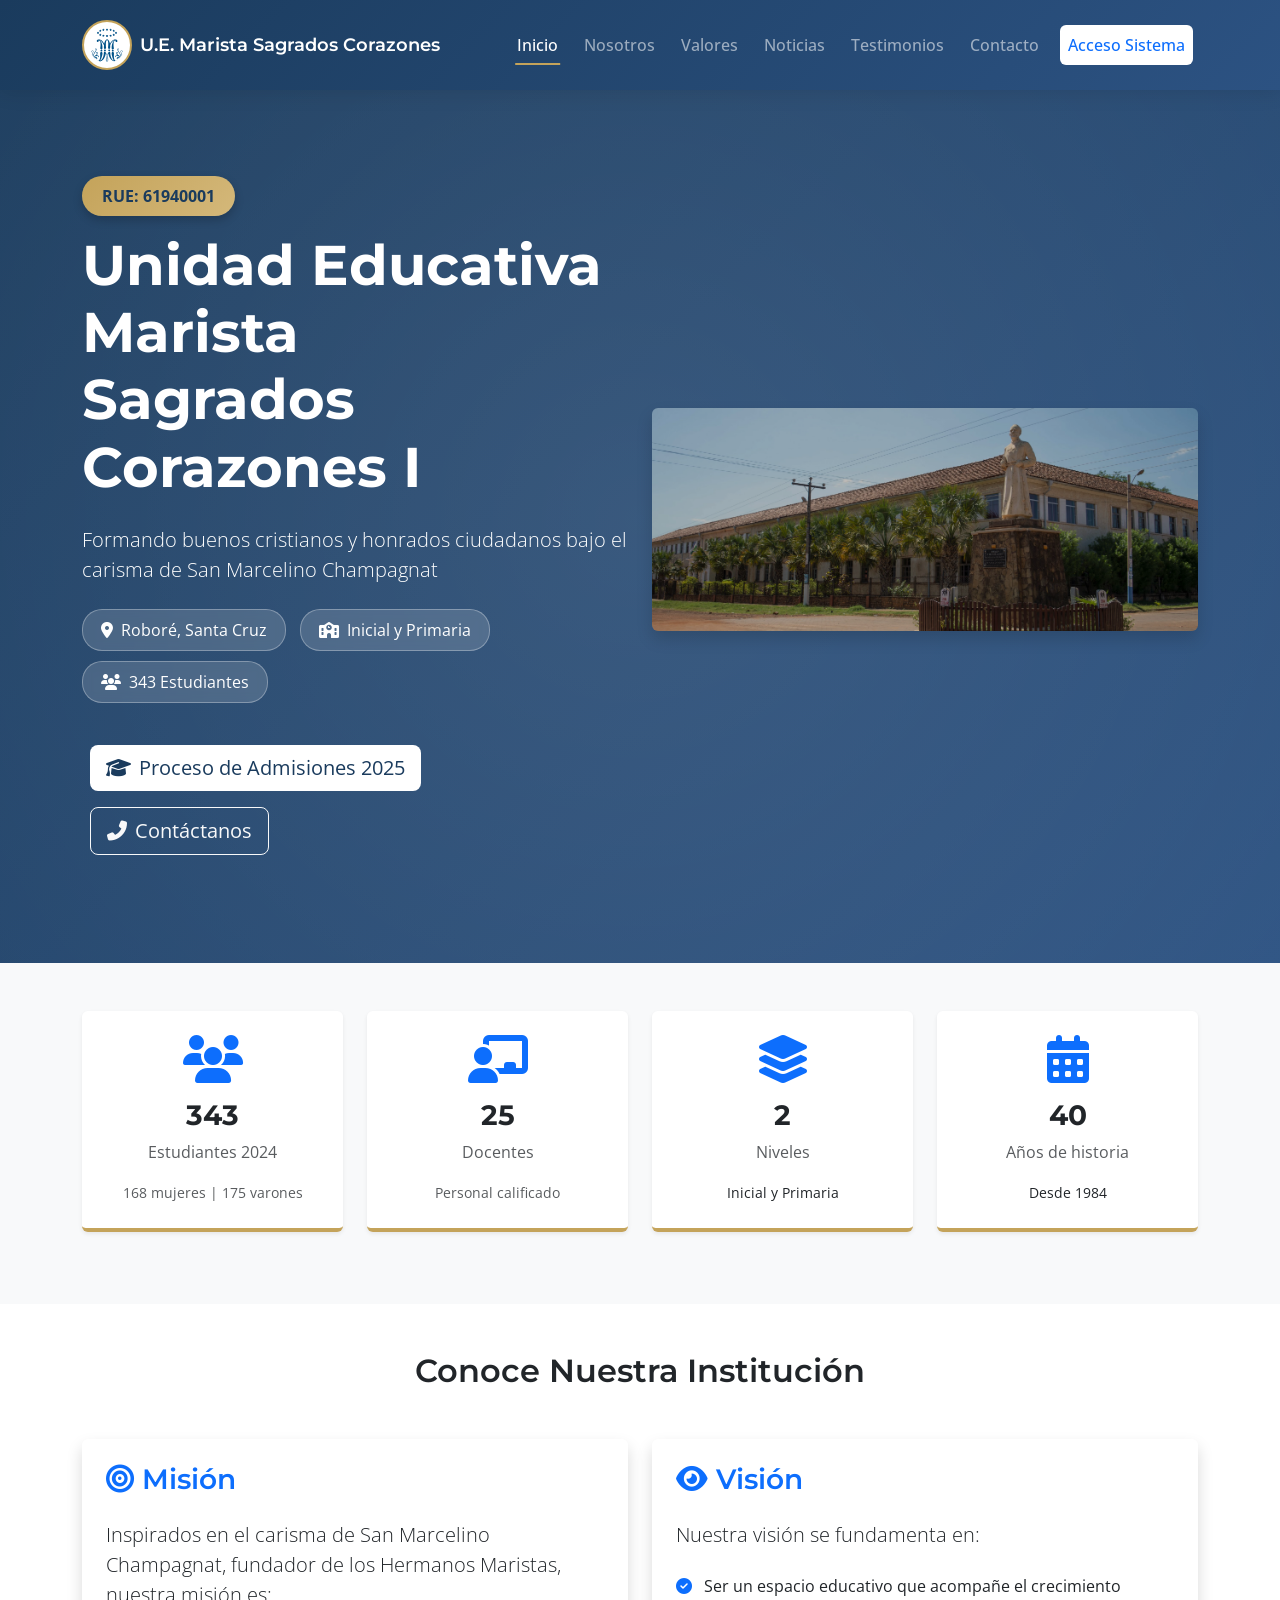
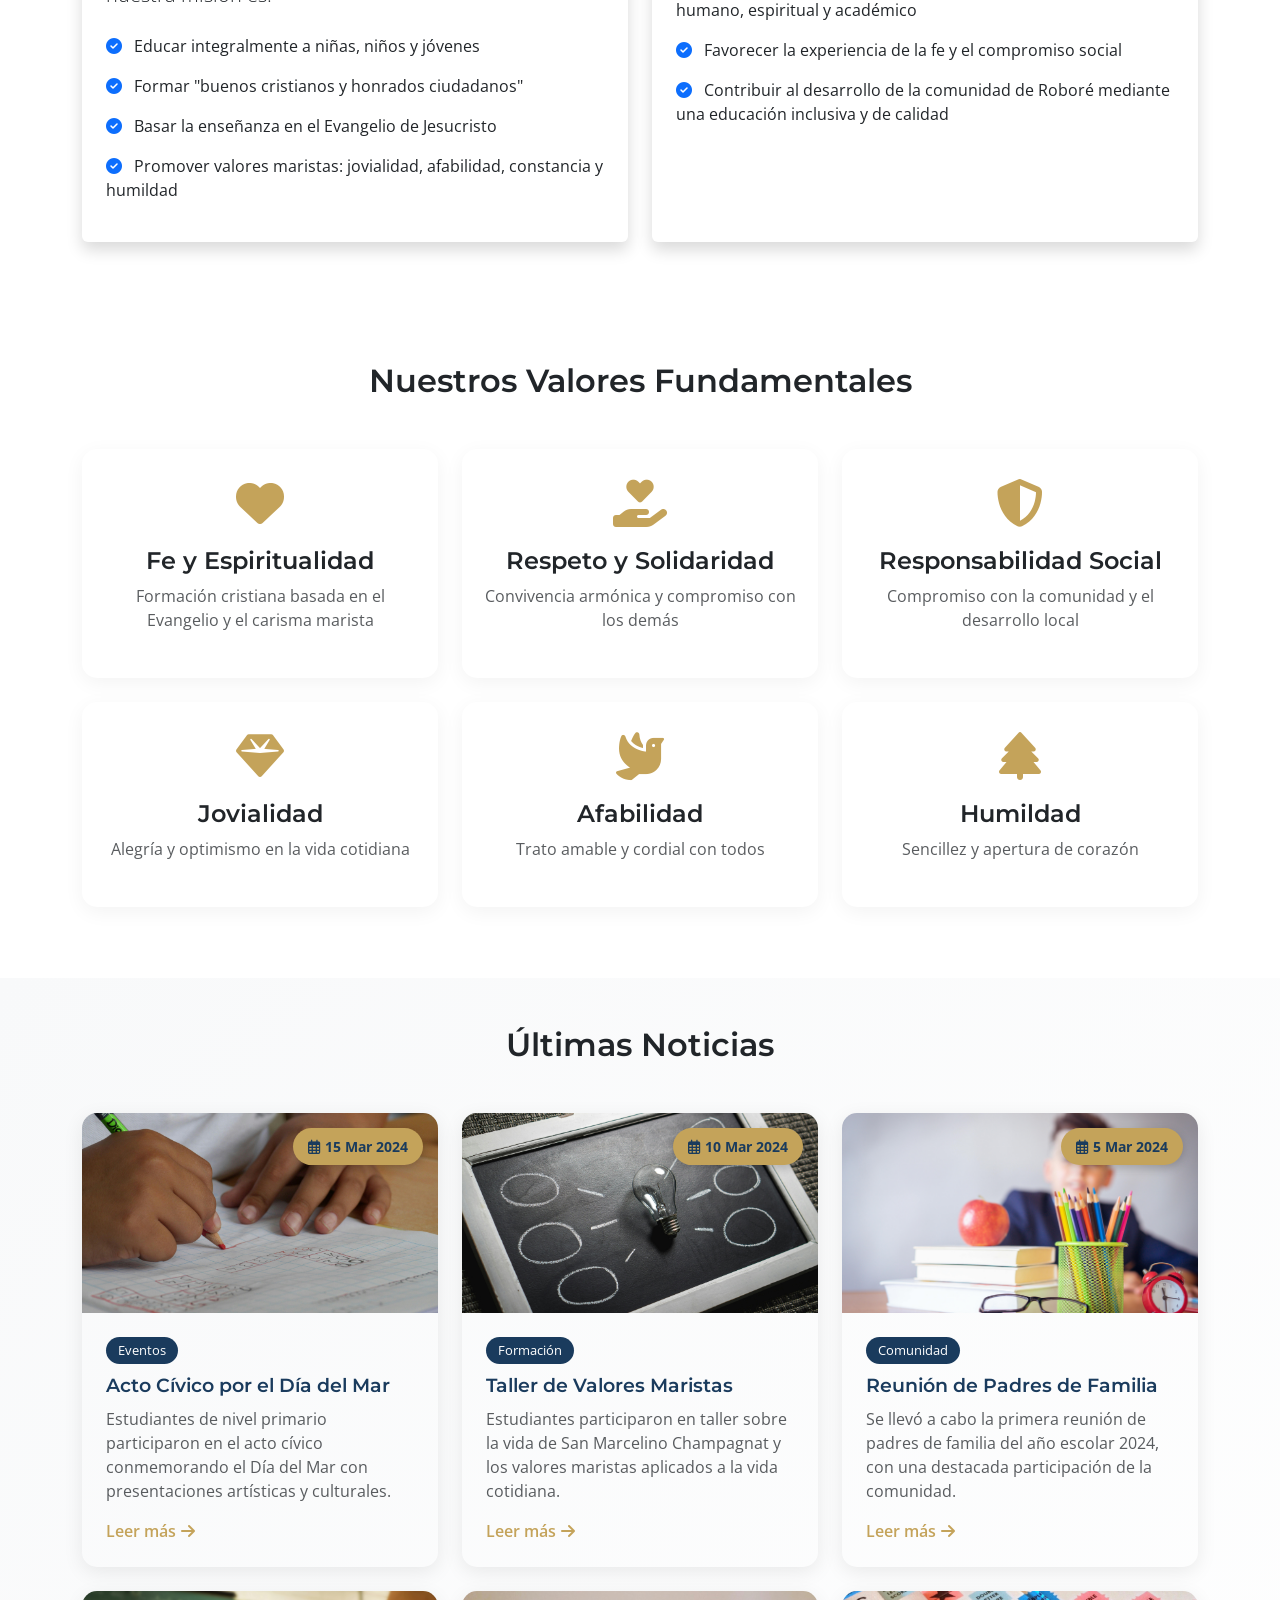
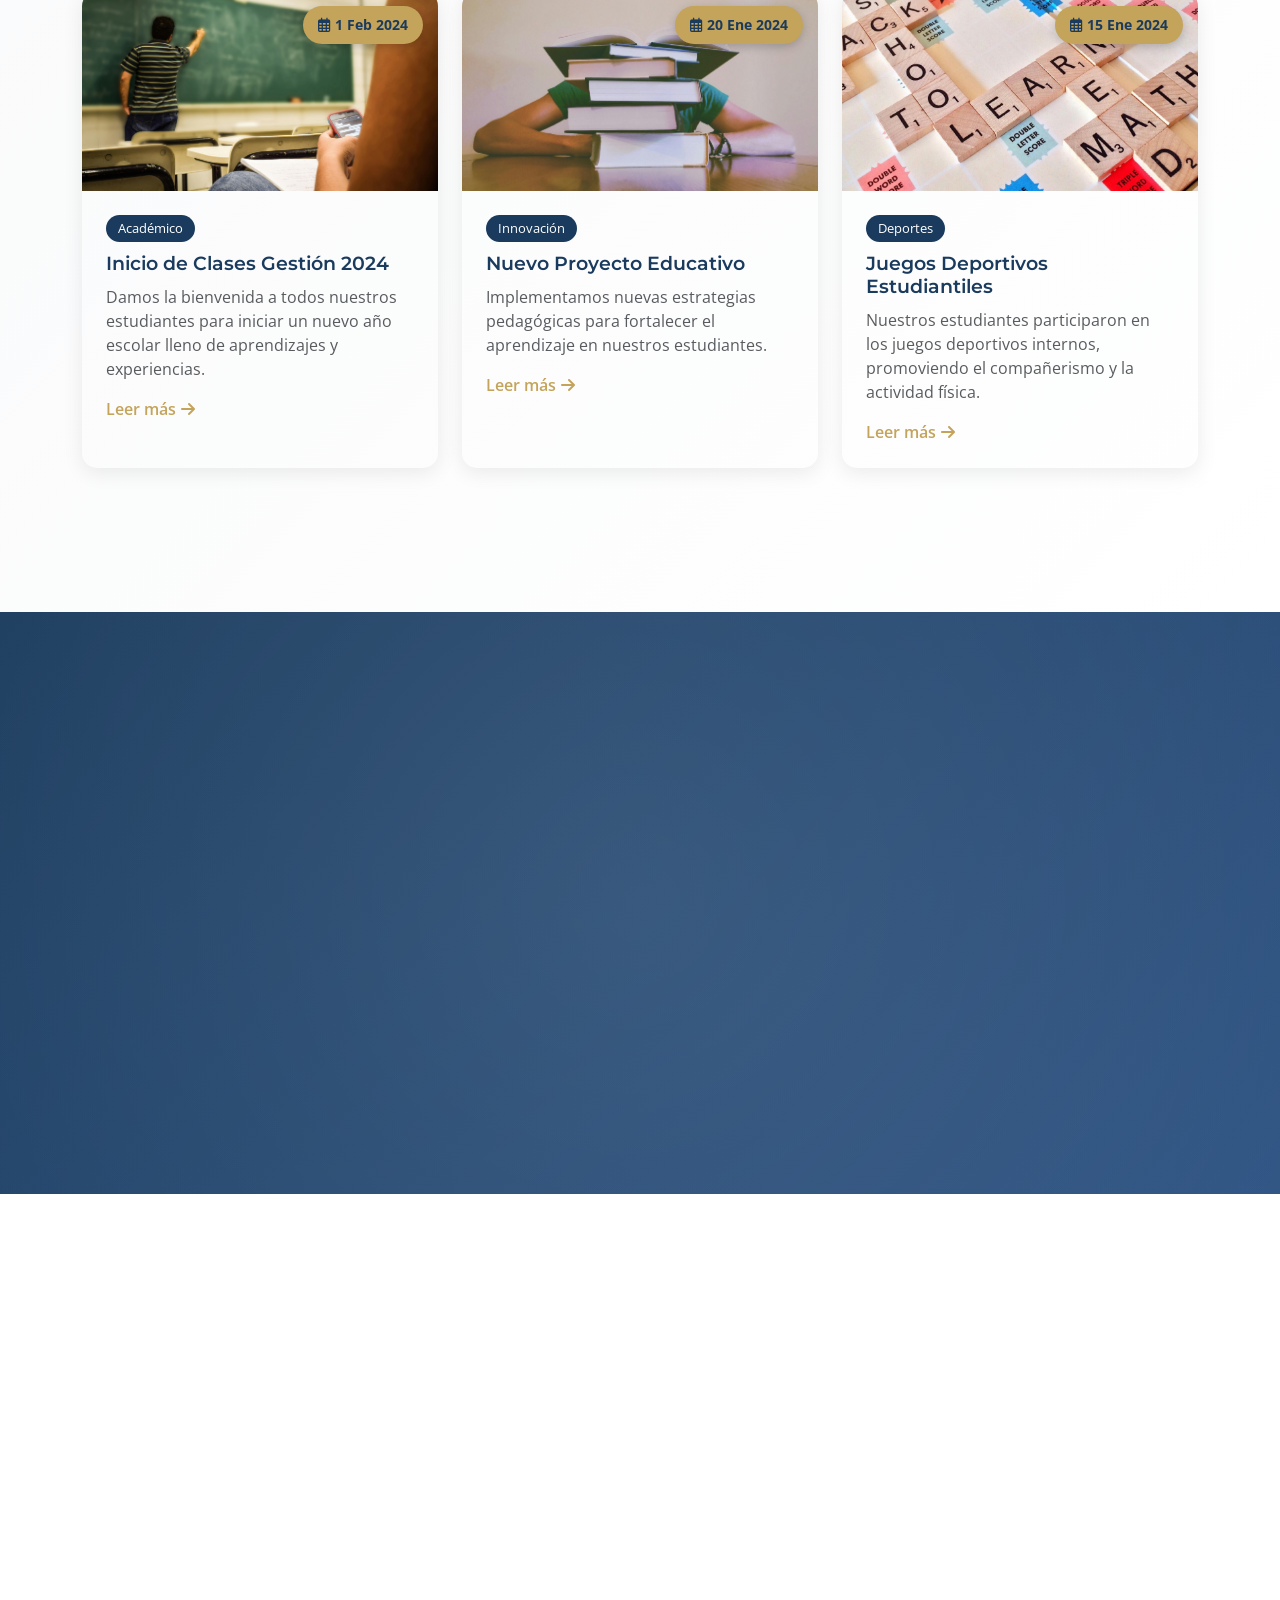
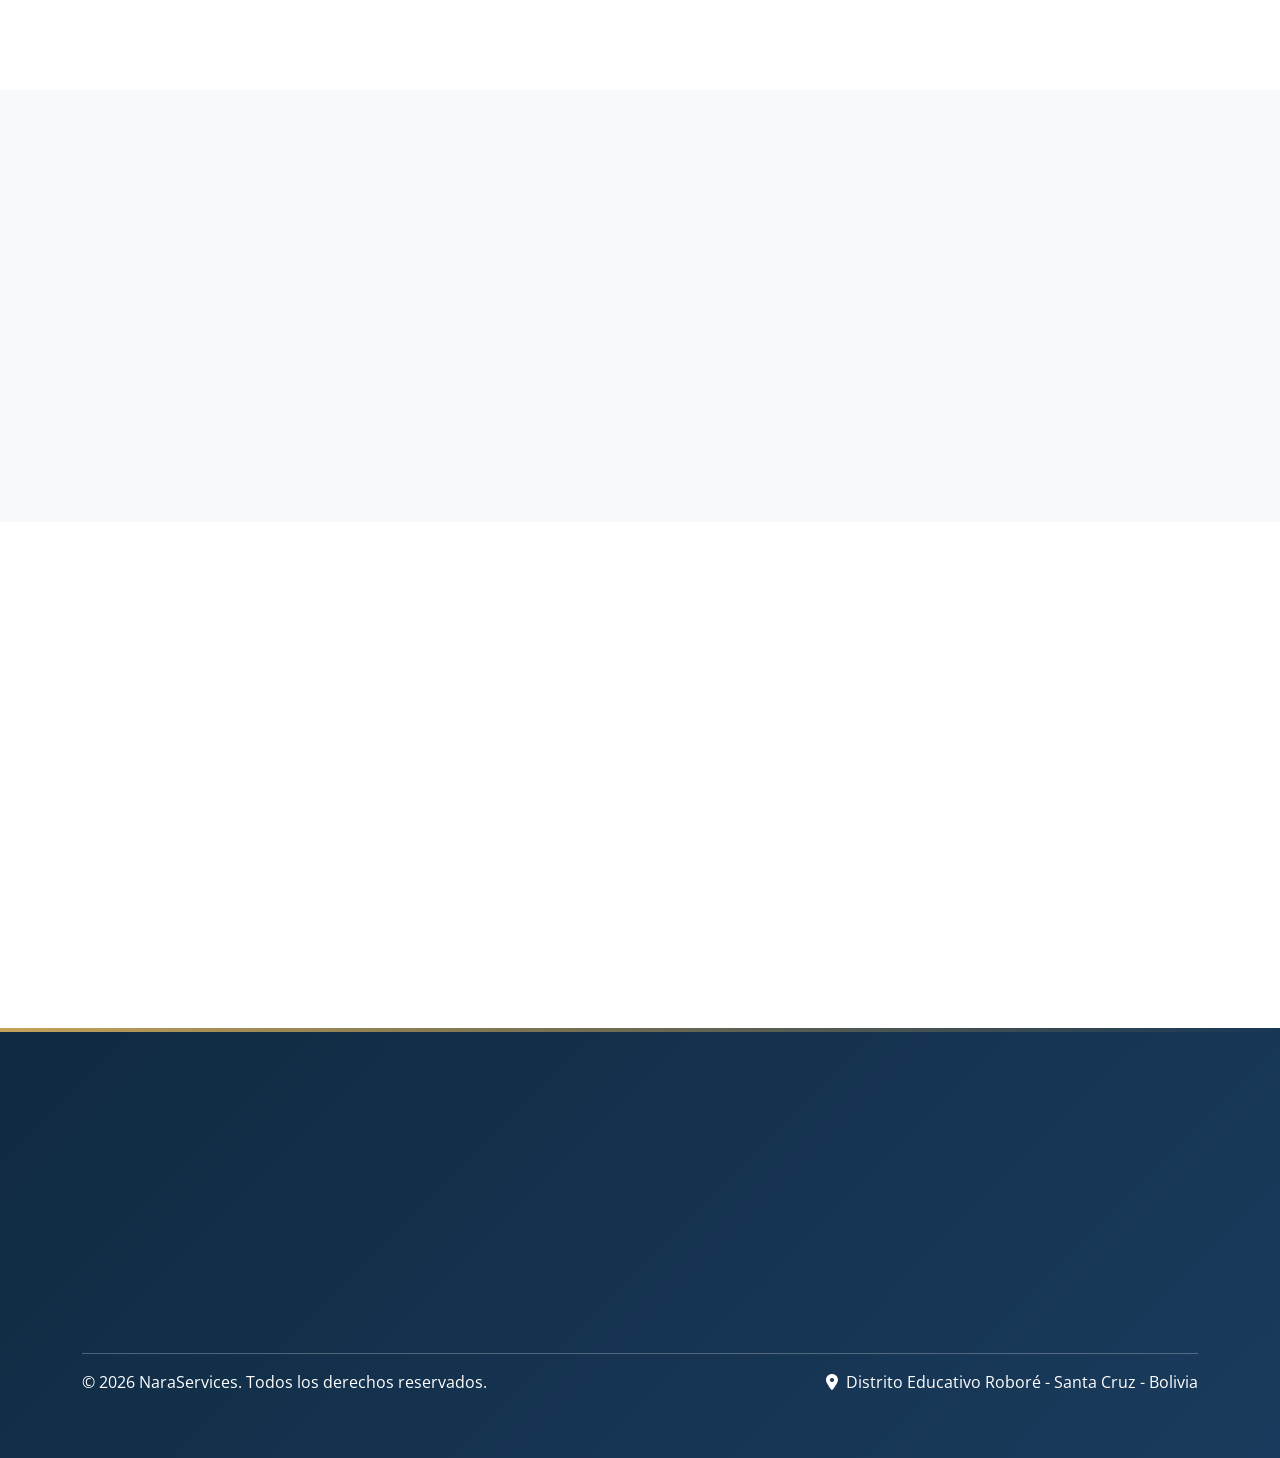
==== commit 5f753e6c: "fix: Login : Correción de ruta de acceso Login en Index." ====
--- a/index.html
+++ b/index.html
@@ -49,7 +49,7 @@
                     <li class="nav-item"><a class="nav-link" href="#noticias">Noticias</a></li>
                     <li class="nav-item"><a class="nav-link" href="#testimonios">Testimonios</a></li>
                     <li class="nav-item"><a class="nav-link" href="#contacto">Contacto</a></li>
-                    <li class="nav-item"><a class="nav-link btn btn-light text-primary ms-2" href="/login">Acceso Sistema</a></li>
+                    <li class="nav-item"><a class="nav-link btn btn-light text-primary ms-2" href="/login.html">Acceso Sistema</a></li>
                 </ul>
             </div>
         </div>
@@ -480,14 +480,14 @@
                         <li class="mb-2"><a href="#valores" class="text-white text-decoration-none"><i class="fas fa-chevron-right me-2"></i>Valores</a></li>
                         <li class="mb-2"><a href="#noticias" class="text-white text-decoration-none"><i class="fas fa-chevron-right me-2"></i>Noticias</a></li>
                         <li class="mb-2"><a href="#contacto" class="text-white text-decoration-none"><i class="fas fa-chevron-right me-2"></i>Contacto</a></li>
-                        <li class="mb-2"><a href="/login" class="text-white text-decoration-none"><i class="fas fa-chevron-right me-2"></i>Acceso al Sistema</a></li>
+                        <li class="mb-2"><a href="/login.html" class="text-white text-decoration-none"><i class="fas fa-chevron-right me-2"></i>Acceso al Sistema</a></li>
                     </ul>
                 </div>
             </div>
             <hr class="bg-white opacity-25">
             <div class="row">
                 <div class="col-md-6">
-                    <p>&copy; 2024 Unidad Educativa Marista Sagrados Corazones I. Todos los derechos reservados.</p>
+                    <p>&copy; 2026 NaraServices. Todos los derechos reservados.</p>
                 </div>
                 <div class="col-md-6 text-md-end">
                     <p><i class="fas fa-map-marker-alt me-2"></i>Distrito Educativo Roboré - Santa Cruz - Bolivia</p>
